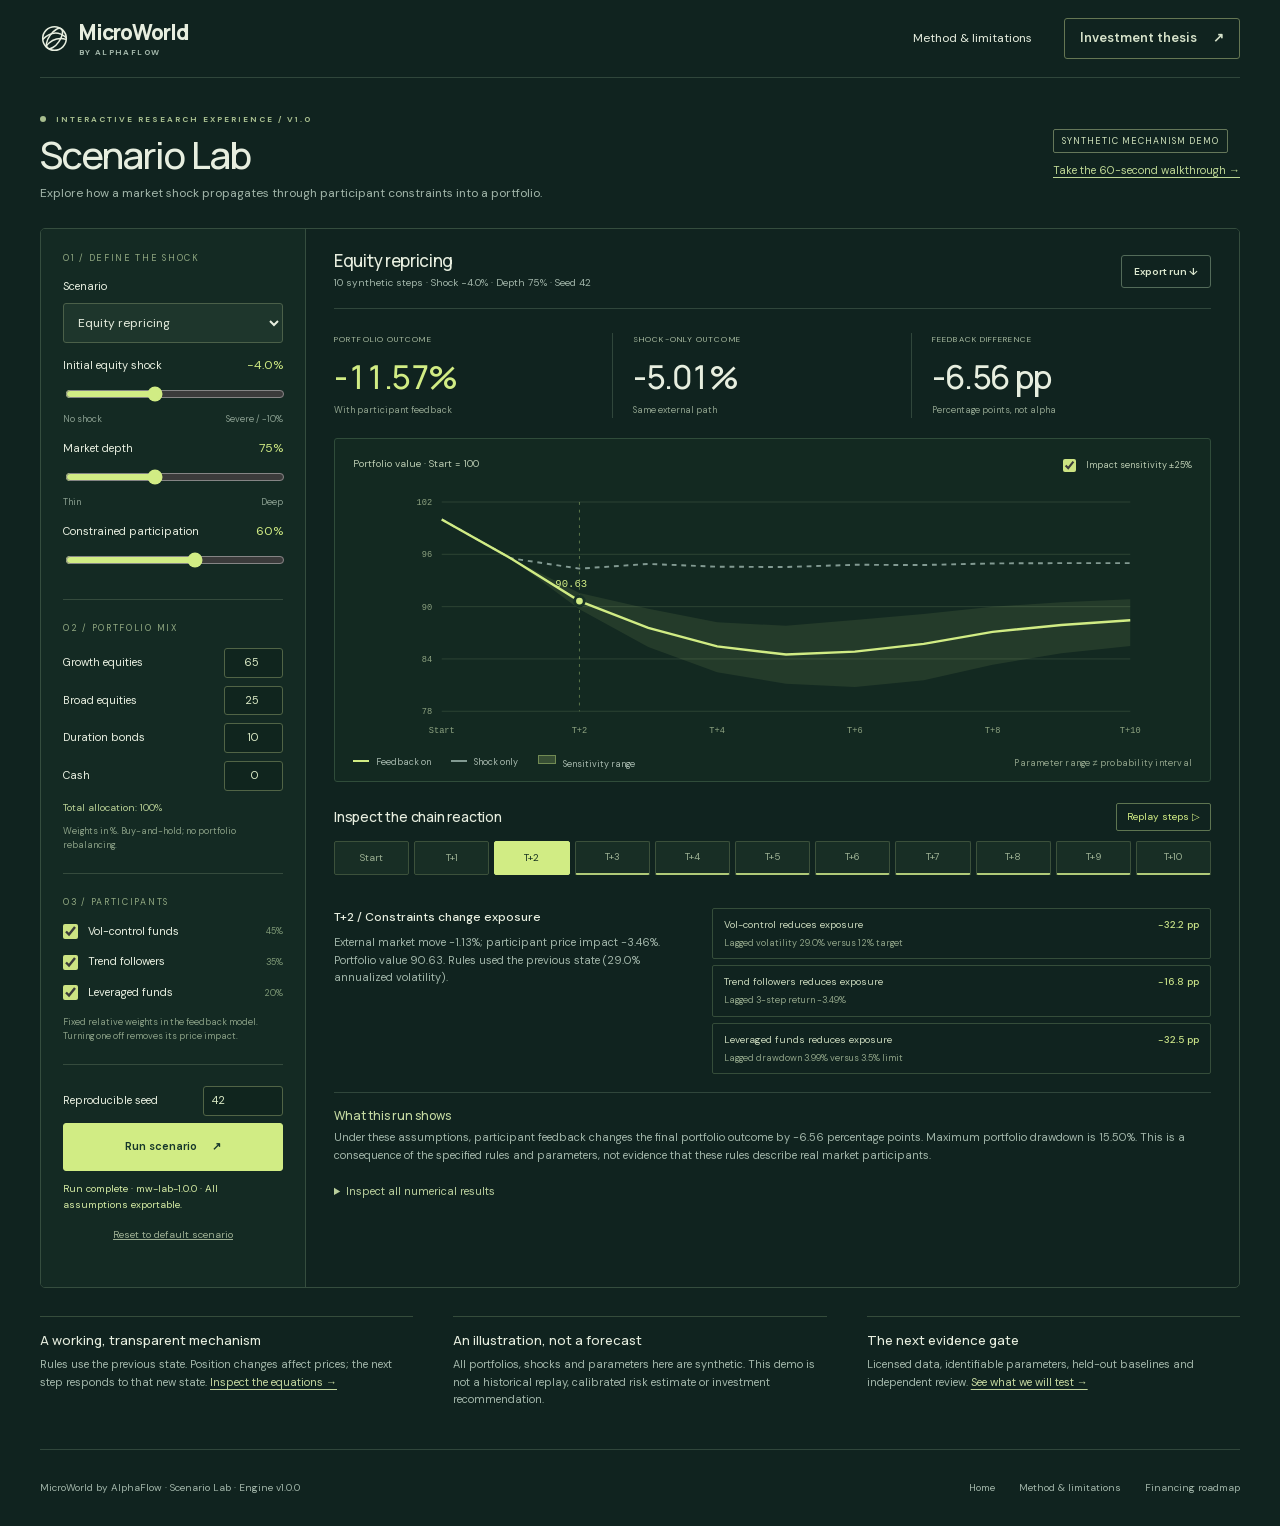
==== lab.html @ c83fd240 "Deploy MicroWorld investor website mirror" ====
<!doctype html><html lang="en"><head><meta charset="utf-8"><meta name="viewport" content="width=device-width, initial-scale=1"><title>Scenario Lab — MicroWorld by AlphaFlow</title><meta name="description" content="Run a transparent financial mechanism simulation. Change shocks, liquidity, participant constraints and portfolio exposures; compare with the same world without feedback."><link rel="icon" href="favicon.svg"><link rel="stylesheet" href="styles.css"><link rel="stylesheet" href="lab.css"><script src="engine.js" defer></script><script src="lab.js" defer></script></head><body class="lab"><a class="skip" href="#main">Skip to content</a><div class="wrap"><header class="header"><a class="brand" href="index.html"><svg viewBox="0 0 32 32" aria-hidden="true"><g fill="none" stroke="currentColor" stroke-width="1.7"><circle cx="16" cy="16" r="13"/><ellipse cx="16" cy="16" rx="6" ry="13" transform="rotate(35 16 16)"/><path d="M3 17q13-13 26-2M6 25q10-12 23-8"/></g></svg><span class="brand-name">MicroWorld<small>by AlphaFlow</small></span></a><nav class="nav" aria-label="Main navigation"><a class="desktop" href="method.html">Method & limitations</a><a class="button small" href="thesis.html">Investment thesis <span>↗</span></a></nav></header><main id="main"><div class="lab-heading"><div><div class="eyebrow">Interactive research experience / v1.0</div><h1>Scenario Lab</h1><p>Explore how a market shock propagates through participant constraints into a portfolio.</p></div><div><span class="badge">Synthetic mechanism demo</span><br><button class="guide-link" id="tour-start">Take the 60-second walkthrough →</button></div></div><noscript><div class="noscript">This simulation needs JavaScript to compute results. You can still read the <a href="method.html">method and limitations</a>.</div></noscript><div class="tour" id="tour" role="region" aria-label="Guided walkthrough"><p id="tour-text"></p><div class="tour-controls"><button id="tour-next">Next →</button><button id="tour-close" aria-label="Close walkthrough">Close ×</button></div></div><div class="mobile-jump"><a href="#results">View results ↓</a><a href="#config-form">Edit assumptions ↓</a></div><div class="lab-layout"><form class="controls" id="config-form"><div class="control-block scenario-control"><div class="control-title">01 / Define the shock</div><label for="scenario">Scenario</label><select id="scenario"><option value="repricing">Equity repricing</option><option value="liquidity">Liquidity squeeze</option><option value="rates">Rates repricing</option></select><label for="shock">Initial equity shock <output id="shock-out" for="shock">−4.0%</output></label><input type="range" id="shock" min="0" max="10" step="0.5" value="4"><div class="range-ends"><span>No shock</span><span>Severe / −10%</span></div><label for="depth">Market depth <output id="depth-out" for="depth">75%</output></label><input type="range" id="depth" min="25" max="150" step="5" value="75"><div class="range-ends"><span>Thin</span><span>Deep</span></div><label for="crowding">Constrained participation <output id="crowding-out" for="crowding">60%</output></label><input type="range" id="crowding" min="0" max="100" step="5" value="60"></div><div class="control-block weights"><div class="control-title">02 / Portfolio mix</div><label for="w0">Growth equities <input id="w0" type="number" min="0" max="100" step="1" value="65" required></label><label for="w1">Broad equities <input id="w1" type="number" min="0" max="100" step="1" value="25" required></label><label for="w2">Duration bonds <input id="w2" type="number" min="0" max="100" step="1" value="10" required></label><label for="w3">Cash <input id="w3" type="number" min="0" max="100" step="1" value="0" required></label><div class="weight-total" id="weight-total">Total allocation: 100%</div><p class="config-note">Weights in %. Buy-and-hold; no portfolio rebalancing.</p></div><div class="control-block"><div class="control-title">03 / Participants</div><label class="switch-label"><input type="checkbox" id="vol" checked><span>Vol-control funds</span><span>45%</span></label><label class="switch-label"><input type="checkbox" id="trend" checked><span>Trend followers</span><span>35%</span></label><label class="switch-label"><input type="checkbox" id="levered" checked><span>Leveraged funds</span><span>20%</span></label><p class="config-note">Fixed relative weights in the feedback model. Turning one off removes its price impact.</p></div><div class="control-block run-control"><a class="mobile-return" href="#results">Back to results ↑</a><label class="seed-row" for="seed">Reproducible seed <input type="number" id="seed" min="1" max="999999" step="1" value="42" required></label><button class="button" type="submit" id="run">Run scenario <span>↗</span></button><div class="status-message" id="status" role="status" aria-live="polite">Preparing the scenario…</div><button class="reset" type="button" id="reset">Reset to default scenario</button></div></form><div class="workspace"><div class="workspace-top"><div><h2 id="scenario-name">Equity repricing</h2><p id="run-meta">10 synthetic time steps · Shared shock · Seed 42</p></div><button class="button outline" id="export">Export run ↓</button></div><div id="error" class="error-panel" role="alert" hidden></div><div id="results"><div class="stats" aria-live="polite"><div class="stat"><div class="label">Portfolio outcome</div><strong id="active-return">—</strong><small>With participant feedback</small></div><div class="stat"><div class="label">Shock-only outcome</div><strong id="baseline-return">—</strong><small>Same external path</small></div><div class="stat"><div class="label">Feedback difference</div><strong id="difference">—</strong><small>Percentage points, not alpha</small></div></div><div class="chart-box"><div class="chart-header"><span>Portfolio value · Start = 100</span><label><input type="checkbox" id="sensitivity" checked> Impact sensitivity ±25%</label></div><svg class="chart-svg" id="chart" viewBox="0 0 780 280" role="img" aria-labelledby="chart-title chart-desc"><title id="chart-title">Portfolio paths with and without participant feedback</title><desc id="chart-desc">Run a scenario to compute the two portfolio paths. The exact values are also available in the data table below.</desc></svg><div class="chart-foot"><div class="legend"><span>Feedback on</span><span>Shock only</span><span>Sensitivity range</span></div><div class="micro">Parameter range ≠ probability interval</div></div></div><div class="timeline"><div class="timeline-top"><h3>Inspect the chain reaction</h3><button class="replay-button" id="replay">Replay steps ▷</button></div><div class="step-buttons" id="steps" role="group" aria-label="Inspect simulation step"></div><div class="step-detail"><div><h4 id="step-title">Step 0 / Initial state</h4><p id="step-description"></p></div><div class="event-list" id="events"></div></div></div><div class="interpretation"><h3>What this run shows</h3><p id="interpretation"></p></div><details><summary>Inspect all numerical results</summary><div class="table-wrap"><table class="data-table"><thead><tr><th scope="col">Step</th><th scope="col">Portfolio</th><th scope="col">Shock only</th><th scope="col">External return</th><th scope="col">Feedback return</th></tr></thead><tbody id="data-rows"></tbody></table></div></details></div></div></div><div class="lab-bottom"><article><h3>A working, transparent mechanism</h3><p>Rules use the previous state. Position changes affect prices; the next step responds to that new state. <a href="method.html#engine">Inspect the equations →</a></p></article><article><h3>An illustration, not a forecast</h3><p>All portfolios, shocks and parameters here are synthetic. This demo is not a historical replay, calibrated risk estimate or investment recommendation.</p></article><article><h3>The next evidence gate</h3><p>Licensed data, identifiable parameters, held-out baselines and independent review. <a href="thesis.html#validation">See what we will test →</a></p></article></div><dialog id="export-dialog" aria-labelledby="export-title"><div class="export-head"><div><div class="control-title">Reproducible research record</div><h2 id="export-title">Export this run</h2></div><button type="button" id="export-close" aria-label="Close export">×</button></div><p class="export-note">Includes assumptions, both paths, step-level actions and sensitivity runs. Synthetic, uncalibrated outputs.</p><label for="export-content" class="control-title">Complete run / JSON</label><textarea id="export-content" readonly spellcheck="false"></textarea><div class="export-actions"><a class="button" id="export-download" download>Download JSON ↓</a><button class="button outline" id="export-copy">Copy JSON</button></div><p id="export-feedback" role="status" aria-live="polite">You can also select and copy the complete record above.</p></dialog></main><footer class="footer"><div>MicroWorld by AlphaFlow · Scenario Lab · Engine v1.0.0</div><div class="footer-links"><a href="index.html">Home</a><a href="method.html">Method & limitations</a><a href="thesis.html#capital">Financing roadmap</a></div></footer></div></body></html>
---- styles.css ----
@font-face {
  font-family: 'DM Sans';
  font-style: normal;
  font-weight: 400;
  font-display: swap;
  src: url(fonts/dm-sans-0.woff2) format('woff2');
  unicode-range: U+0000-00FF, U+0131, U+0152-0153, U+02BB-02BC, U+02C6, U+02DA, U+02DC, U+0304, U+0308, U+0329, U+2000-206F, U+20AC, U+2122, U+2191, U+2193, U+2212, U+2215, U+FEFF, U+FFFD;
}
@font-face {
  font-family: 'DM Sans';
  font-style: normal;
  font-weight: 500;
  font-display: swap;
  src: url(fonts/dm-sans-0.woff2) format('woff2');
  unicode-range: U+0000-00FF, U+0131, U+0152-0153, U+02BB-02BC, U+02C6, U+02DA, U+02DC, U+0304, U+0308, U+0329, U+2000-206F, U+20AC, U+2122, U+2191, U+2193, U+2212, U+2215, U+FEFF, U+FFFD;
}
@font-face {
  font-family: 'DM Sans';
  font-style: normal;
  font-weight: 600;
  font-display: swap;
  src: url(fonts/dm-sans-0.woff2) format('woff2');
  unicode-range: U+0000-00FF, U+0131, U+0152-0153, U+02BB-02BC, U+02C6, U+02DA, U+02DC, U+0304, U+0308, U+0329, U+2000-206F, U+20AC, U+2122, U+2191, U+2193, U+2212, U+2215, U+FEFF, U+FFFD;
}
@font-face {
  font-family: 'DM Sans';
  font-style: normal;
  font-weight: 700;
  font-display: swap;
  src: url(fonts/dm-sans-0.woff2) format('woff2');
  unicode-range: U+0000-00FF, U+0131, U+0152-0153, U+02BB-02BC, U+02C6, U+02DA, U+02DC, U+0304, U+0308, U+0329, U+2000-206F, U+20AC, U+2122, U+2191, U+2193, U+2212, U+2215, U+FEFF, U+FFFD;
}
@font-face {
  font-family: 'DM Sans';
  font-style: normal;
  font-weight: 800;
  font-display: swap;
  src: url(fonts/dm-sans-0.woff2) format('woff2');
  unicode-range: U+0000-00FF, U+0131, U+0152-0153, U+02BB-02BC, U+02C6, U+02DA, U+02DC, U+0304, U+0308, U+0329, U+2000-206F, U+20AC, U+2122, U+2191, U+2193, U+2212, U+2215, U+FEFF, U+FFFD;
}
@font-face {
  font-family: 'Manrope';
  font-style: normal;
  font-weight: 400;
  font-display: swap;
  src: url(fonts/manrope-0.woff2) format('woff2');
  unicode-range: U+0000-00FF, U+0131, U+0152-0153, U+02BB-02BC, U+02C6, U+02DA, U+02DC, U+0304, U+0308, U+0329, U+2000-206F, U+20AC, U+2122, U+2191, U+2193, U+2212, U+2215, U+FEFF, U+FFFD;
}
@font-face {
  font-family: 'Manrope';
  font-style: normal;
  font-weight: 500;
  font-display: swap;
  src: url(fonts/manrope-0.woff2) format('woff2');
  unicode-range: U+0000-00FF, U+0131, U+0152-0153, U+02BB-02BC, U+02C6, U+02DA, U+02DC, U+0304, U+0308, U+0329, U+2000-206F, U+20AC, U+2122, U+2191, U+2193, U+2212, U+2215, U+FEFF, U+FFFD;
}
@font-face {
  font-family: 'Manrope';
  font-style: normal;
  font-weight: 600;
  font-display: swap;
  src: url(fonts/manrope-0.woff2) format('woff2');
  unicode-range: U+0000-00FF, U+0131, U+0152-0153, U+02BB-02BC, U+02C6, U+02DA, U+02DC, U+0304, U+0308, U+0329, U+2000-206F, U+20AC, U+2122, U+2191, U+2193, U+2212, U+2215, U+FEFF, U+FFFD;
}
@font-face {
  font-family: 'Manrope';
  font-style: normal;
  font-weight: 700;
  font-display: swap;
  src: url(fonts/manrope-0.woff2) format('woff2');
  unicode-range: U+0000-00FF, U+0131, U+0152-0153, U+02BB-02BC, U+02C6, U+02DA, U+02DC, U+0304, U+0308, U+0329, U+2000-206F, U+20AC, U+2122, U+2191, U+2193, U+2212, U+2215, U+FEFF, U+FFFD;
}
@font-face {
  font-family: 'Manrope';
  font-style: normal;
  font-weight: 800;
  font-display: swap;
  src: url(fonts/manrope-0.woff2) format('woff2');
  unicode-range: U+0000-00FF, U+0131, U+0152-0153, U+02BB-02BC, U+02C6, U+02DA, U+02DC, U+0304, U+0308, U+0329, U+2000-206F, U+20AC, U+2122, U+2191, U+2193, U+2212, U+2215, U+FEFF, U+FFFD;
}
:root{--paper:#f4f5ef;--ink:#183a31;--muted:#617168;--line:#d9dfd4;--lime:#d1ec84;--white:#fff;--dark:#10251f;--orange:#db7955;--radius:5px;--font:'DM Sans',Arial,sans-serif;--display:'Manrope',Arial,sans-serif}*{box-sizing:border-box}html{scroll-behavior:smooth;scroll-padding-top:90px}body{margin:0;background:var(--paper);color:var(--ink);font-family:var(--font);font-size:16px;line-height:1.6}a{color:inherit;text-decoration:none}button,input,select{font:inherit}button,a,input,select,summary{-webkit-tap-highlight-color:transparent}button{cursor:pointer}a:focus-visible,button:focus-visible,input:focus-visible,select:focus-visible,summary:focus-visible{outline:3px solid #899c43;outline-offset:5px}button:disabled{cursor:wait;opacity:.65}img,svg{max-width:100%}h1,h2,h3,h4,p{margin:0}h1,h2,h3{font-family:var(--display);font-weight:500;line-height:1.1;letter-spacing:-.045em}h1{font-size:clamp(48px,5.9vw,88px)}h2{font-size:clamp(35px,4vw,58px)}h3{font-size:24px;letter-spacing:-.025em}p{color:var(--muted)}.wrap{max-width:1320px;margin:auto;padding:0 56px}.skip{position:absolute;left:20px;top:-100px;background:var(--lime);padding:10px;z-index:100}.skip:focus{top:10px}.header{height:90px;display:flex;align-items:center;justify-content:space-between;border-bottom:1px solid var(--line);gap:24px}.brand{display:inline-flex;align-items:center;gap:10px;font-family:var(--display);font-size:22px;font-weight:800;letter-spacing:-.9px}.brand svg{width:29px;height:29px}.nav{display:flex;align-items:center;gap:32px;font-size:13px}.nav a:hover{opacity:.65}.nav a[aria-current=page]{text-decoration:underline;text-underline-offset:8px}.button{display:inline-flex;align-items:center;justify-content:center;gap:28px;background:var(--ink);color:var(--paper);border:1px solid var(--ink);padding:14px 22px;font-size:13px;font-weight:600;border-radius:3px;min-height:48px;transition:transform .2s,background .2s}.button:hover{background:#2c5145;transform:translateY(-2px)}.button.light{background:var(--lime);border-color:var(--lime);color:var(--dark)}.button.outline{background:transparent;color:var(--ink);border-color:#b8c3b7}.button.small{padding:9px 15px;min-height:40px;gap:16px}.eyebrow{display:flex;gap:10px;align-items:center;font-size:10px;font-weight:700;letter-spacing:2px;text-transform:uppercase}.eyebrow:before{content:'';width:6px;height:6px;background:currentColor;border-radius:50%}.hero{padding:78px 0 50px;display:grid;grid-template-columns:1.12fr 1fr;gap:15px;align-items:center;min-height:660px}.hero h1{margin:27px 0 24px;max-width:690px}.hero h1 em{font-family:Georgia,serif;font-weight:400;color:#6b8061;letter-spacing:-.055em}.hero-copy>p{max-width:470px;font-size:17px;line-height:1.7}.actions{display:flex;flex-wrap:wrap;gap:14px;align-items:center;margin-top:32px}.text-link{font-size:13px;display:inline-flex;align-items:center;gap:14px;border-bottom:1px solid #9aa993;padding:8px 0}.micro{font-size:11px;letter-spacing:.2px}.hero-note{margin-top:20px}.world-art{position:relative;min-width:0}.world-art svg{width:100%;height:auto;overflow:visible}.art-caption{display:flex;justify-content:space-between;font-size:9px;letter-spacing:1.5px;color:var(--muted);padding:0 20px}.orbit{transform-origin:280px 270px;animation:orbit 100s linear infinite}.orbit.reverse{animation-direction:reverse;animation-duration:130s}.signal{animation:signal 4s ease-in-out infinite}.hero-bottom{display:grid;grid-template-columns:1.1fr 1fr 1fr;border-top:1px solid var(--line);padding:26px 0 38px;gap:35px}.hero-bottom p{font-size:12px;max-width:300px}.hero-bottom strong{font-size:12px;display:block;color:var(--ink);margin-bottom:6px}.label{font-size:10px;letter-spacing:1.6px;text-transform:uppercase;color:var(--muted)}.section{padding:100px 0;border-top:1px solid var(--line)}.section-head{display:grid;grid-template-columns:1.2fr 1fr;align-items:end;gap:80px;margin-bottom:48px}.section-head h2{margin-top:20px}.section-head>p{font-size:15px;max-width:430px;justify-self:end}.mechanism{display:grid;grid-template-columns:repeat(4,1fr);border:1px solid var(--line);border-radius:4px;overflow:hidden}.mechanism article{padding:30px 26px;border-right:1px solid var(--line);position:relative;min-height:250px}.mechanism article:last-child{border:0;background:#e6ecd9}.step{display:flex;justify-content:space-between;font-family:monospace;font-size:12px;color:#75816d;margin-bottom:48px}.mechanism h3{font-size:20px;margin-bottom:12px}.mechanism p{font-size:13px}.source-note{font-size:11px;margin-top:20px;max-width:880px}.source-note a{text-decoration:underline;text-underline-offset:3px}.lab-teaser{background:var(--dark);color:#eef1e7;padding:75px 0}.lab-teaser p{color:#a7b9ae}.teaser-grid{display:grid;grid-template-columns:.85fr 1.2fr;gap:90px;align-items:center}.teaser-grid h2{margin:22px 0}.teaser-grid>div>p{font-size:15px;max-width:360px}.mini-chart{border:1px solid #365045;border-radius:6px;background:#142c25;padding:26px}.mini-chart-top{display:flex;justify-content:space-between;font-size:11px;margin-bottom:10px}.badge{font-size:9px;letter-spacing:1px;text-transform:uppercase;padding:5px 8px;border:1px solid #65775a;color:#d2e4bd;white-space:nowrap;border-radius:2px}.mini-chart svg{width:100%;display:block}.legend{display:flex;gap:22px;font-size:10px;color:#a7b9ae;flex-wrap:wrap}.legend span:before{content:'';display:inline-block;width:16px;height:2px;background:var(--lime);margin:0 7px 3px 0}.legend span:nth-child(2):before{background:#829a92}.compare-head{display:grid;grid-template-columns:1fr 1fr 1fr;gap:32px}.compare-head article{padding:32px 0;border-top:1px solid #a6b59d}.compare-head .num{font-size:11px;color:#7f8e71;margin-bottom:30px}.compare-head h3{margin-bottom:17px}.compare-head p{font-size:14px}.compare-head .foot{font-size:11px;margin-top:24px;color:#526549}.roadmap{display:grid;grid-template-columns:repeat(3,1fr);gap:30px;margin-top:50px}.roadmap article{border-top:2px solid #c5d3b1;padding-top:20px}.roadmap article:first-child{border-color:var(--ink)}.roadmap .stage{display:flex;justify-content:space-between;gap:8px;font-size:10px;text-transform:uppercase;letter-spacing:1px;margin-bottom:26px}.roadmap h3{margin-bottom:15px}.roadmap p{font-size:14px}.gate{margin-top:26px;padding-top:18px;border-top:1px solid var(--line);font-size:12px}.gate strong{display:block;margin-bottom:5px}.vision-section{background:#e7eddf}.vision-grid{display:grid;grid-template-columns:1fr 1fr;gap:80px;align-items:center}.vision-grid h2{margin:20px 0 24px}.vision-grid p{font-size:15px}.world-stack{border:1px solid #c2ccb8;border-radius:5px;padding:25px}.world-layer{padding:19px 20px;display:flex;align-items:center;justify-content:space-between;border:1px solid #bbc8ad;margin:8px 0;background:#f0f3e9;font-size:14px}.world-layer:first-child{background:var(--ink);color:#e9f0db}.world-layer small{font-size:9px;letter-spacing:1px;text-transform:uppercase}.world-stack>p{font-size:10px;text-align:center;padding:15px 8px 0}.team{display:grid;grid-template-columns:repeat(3,1fr);gap:32px}.person{border-top:1px solid var(--line);padding-top:26px}.person .initial{font-family:Georgia,serif;font-size:42px;color:#9aa68d;margin-bottom:30px}.person h3{font-size:22px}.person .role{font-size:11px;margin:8px 0 18px;color:var(--ink)}.person p{font-size:13px}.profile-links{display:flex;flex-wrap:wrap;gap:10px;margin-top:22px}.profile-links a{display:inline-flex;align-items:center;gap:8px;border:1px solid #b8c3b7;border-radius:3px;padding:8px 12px;color:var(--ink);font-size:11px;font-weight:600;letter-spacing:.25px;transition:background .2s,border-color .2s,transform .2s}.profile-links a:hover{background:#e6ecd9;border-color:#8fa182;transform:translateY(-1px)}.closing{padding:70px 0;border-top:1px solid var(--line)}.closing-inner{display:flex;align-items:center;justify-content:space-between;gap:30px}.closing h2{font-size:44px;max-width:650px}.closing p{margin-top:16px;font-size:14px}.footer{padding:30px 0;border-top:1px solid var(--line);display:flex;justify-content:space-between;gap:24px;font-size:11px;color:var(--muted)}.footer-links{display:flex;gap:24px}.page-top{padding:70px 0 55px;max-width:960px}.page-top h1{font-size:clamp(44px,5vw,72px);margin:22px 0}.page-top>p{max-width:680px}.thesis-grid{display:grid;grid-template-columns:230px 1fr;gap:70px;padding-bottom:90px}.toc{position:sticky;top:30px;align-self:start;display:grid;gap:13px;font-size:12px;padding-top:30px;border-top:1px solid var(--line)}.toc a{color:var(--muted)}.toc a:hover{color:var(--ink)}.prose section{padding:35px 0 48px;border-top:1px solid var(--line)}.prose h2{font-size:34px;margin-bottom:23px}.prose h3{font-size:19px;margin:25px 0 12px}.prose p{font-size:15px;margin-bottom:15px}.prose ul{padding-left:20px;color:var(--muted);font-size:14px}.prose li{margin:10px 0}.prose table{border-collapse:collapse;width:100%;font-size:12px;margin:20px 0}.prose td,.prose th{text-align:left;padding:15px 12px;border-bottom:1px solid var(--line);vertical-align:top}.prose th{font-size:10px;text-transform:uppercase;letter-spacing:.8px;color:var(--muted)}.prose a:not(.button){text-decoration:underline;text-underline-offset:4px}.callout{padding:22px 25px;background:#e7edde;border-left:3px solid #7d975d;margin:25px 0;font-size:14px}.callout p:last-child{margin:0}.status-row{display:grid;grid-template-columns:110px 1fr;gap:20px;padding:18px 0;border-bottom:1px solid var(--line);font-size:14px}.status-tag{font-size:9px;text-transform:uppercase;letter-spacing:1px;font-weight:700;align-self:start;padding:5px 7px;background:#e3e9d8;text-align:center}.status-tag.planned{background:#ebe5d8}.faq details{border-bottom:1px solid var(--line);padding:20px 0}.faq summary{font-family:var(--display);font-size:17px;cursor:pointer}.faq details p{padding:18px 20px 0 0;font-size:14px}.print-only{display:none}@keyframes orbit{to{transform:rotate(360deg)}}@keyframes signal{0%,100%{opacity:.4}50%{opacity:1}}@media(prefers-reduced-motion:reduce){*{animation:none!important;transition:none!important;scroll-behavior:auto!important}}@media(min-width:1500px){.hero{min-height:710px}}@media(max-width:1000px){.wrap{padding:0 30px}.nav{gap:20px}.hero{gap:0;min-height:580px}.hero h1{font-size:60px}.section-head{gap:35px}.teaser-grid{gap:40px}.mechanism article{padding:25px 18px}.vision-grid{gap:35px}.thesis-grid{grid-template-columns:180px 1fr;gap:35px}}@media(max-width:720px){.wrap{padding:0 22px}.header{height:76px}.brand{font-size:20px}.nav{gap:16px}.nav .desktop{display:none}.nav .button{font-size:11px;padding:8px 11px;min-height:38px;gap:10px}.hero{grid-template-columns:1fr;padding:48px 0 30px;min-height:0}.hero h1{font-size:55px;max-width:500px;line-height:1.04}.hero-copy>p{font-size:15px}.hero .world-art{max-width:460px;margin:0 auto;max-height:450px}.hero-bottom{grid-template-columns:1fr;gap:22px;padding-top:25px}.hero-bottom p{max-width:none}.section{padding:62px 0}.section-head{grid-template-columns:1fr;gap:22px;margin-bottom:32px}.section-head>p{justify-self:start;max-width:none}.mechanism{grid-template-columns:1fr 1fr}.mechanism article{border-bottom:1px solid var(--line);min-height:235px}.mechanism article:nth-child(2){border-right:0}.mechanism article:nth-child(3){border-bottom:0}.step{margin-bottom:30px}.teaser-grid,.vision-grid{grid-template-columns:1fr;gap:35px}.lab-teaser{padding:55px 0}.mini-chart{padding:18px}.compare-head,.roadmap,.team{grid-template-columns:1fr;gap:24px}.compare-head .num{margin-bottom:18px}.compare-head article{padding:22px 0 8px}.roadmap{margin-top:30px}.roadmap .stage{margin-bottom:18px}.person .initial{margin-bottom:12px}.closing-inner{display:block}.closing .button{margin-top:27px}.closing h2{font-size:36px}.footer{display:block}.footer-links{margin-top:18px}.thesis-grid{display:block}.toc{position:static;display:flex;flex-wrap:wrap;gap:10px 22px;padding:20px 0}.prose h2{font-size:30px}.prose table{font-size:11px}.prose td,.prose th{padding:12px 7px}.page-top{padding:50px 0 35px}.status-row{grid-template-columns:85px 1fr;gap:12px}.art-caption{font-size:8px}.hero-note{font-size:10px}.button{gap:20px}.world-layer{font-size:12px;padding:17px 12px}}@media print{body{background:white}.header,.footer,.toc,.no-print{display:none}.wrap{padding:0;max-width:none}.thesis-grid{display:block}.page-top{padding:10px 0}.page-top h1{font-size:36px}.prose section{break-inside:avoid;padding:18px 0}.prose h2{font-size:25px}.print-only{display:block}.section{break-inside:avoid}}

.hero-copy>p.hero-note{font-size:11px;line-height:1.6}

@media(max-width:720px){.hero h1{font-size:clamp(42px,14vw,55px)}}

.brand svg{flex-shrink:0}.brand{white-space:nowrap}@media(max-width:380px){.header{gap:10px}.brand{font-size:17px;gap:7px}.brand svg{width:23px;height:23px}.nav .button{white-space:nowrap;font-size:10px;padding:8px 10px;gap:8px}}
.brand-name{display:flex;flex-direction:column;line-height:1}.brand-name small{margin-top:5px;font-family:var(--font);font-size:8px;font-weight:700;letter-spacing:1.35px;text-transform:uppercase;color:var(--muted)}
---- lab.css ----
body.lab{--paper:#10231f;--ink:#e7eedf;--muted:#a1b5a9;--line:#30463b;--lime:#d1ec84;background:#10231f;color:#e7eedf}.lab .wrap{max-width:1500px;padding:0 40px}.lab .header{height:78px}.lab .brand{font-size:21px}.lab .nav{font-size:12px}.lab .button{background:#d1ec84;border-color:#d1ec84;color:#17372b}.lab .button.outline{background:transparent;border-color:#536b59;color:#dce8cf}.lab-heading{display:flex;align-items:center;justify-content:space-between;gap:25px;padding:35px 0 25px}.lab-heading h1{font-size:38px;margin:8px 0}.lab-heading p{font-size:12px;max-width:750px}.lab-heading .eyebrow{font-size:8px;color:#a7bd8e}.lab .badge{color:#d2e4bd}.lab-layout{display:grid;grid-template-columns:265px minmax(0,1fr);border:1px solid #354d3e;border-radius:5px;overflow:hidden;align-items:start}.controls{padding:22px;background:#142a23;border-right:1px solid #354d3e;min-height:860px}.control-block{border-bottom:1px solid #354b3d;margin-bottom:21px;padding-bottom:21px}.control-block:last-child{border:0;margin:0}.control-title{font-size:9px;letter-spacing:1.7px;text-transform:uppercase;color:#92a982;margin-bottom:13px}.controls label:not(.switch-label){display:flex;justify-content:space-between;align-items:center;gap:8px;font-size:11px;margin:13px 0 7px}.controls output{color:#d1ec84;font-variant-numeric:tabular-nums;font-size:12px}.controls select{width:100%;background:#1e362c;color:#e7eedf;border:1px solid #4b6049;padding:10px;border-radius:3px;font-size:12px}.controls input[type=range]{width:100%;accent-color:#d1ec84;cursor:pointer;height:20px}.range-ends{display:flex;justify-content:space-between;font-size:9px;color:#8a9f90}.weights label{margin:8px 0!important}.weights input{width:59px;background:#10251e;border:1px solid #516446;color:#d9e8c4;border-radius:3px;padding:5px 8px;font-size:11px;text-align:right}.weight-total{font-size:10px;margin-top:9px;color:#b8cf95}.switch-label{display:flex;align-items:center;gap:10px;font-size:11px;margin:13px 0;cursor:pointer}.switch-label input{accent-color:#cce382;width:15px;height:15px;margin:0}.switch-label span:last-child{margin-left:auto;color:#7d9775;font-size:9px}.seed-row input{width:80px;background:#10251e;border:1px solid #516446;color:#d9e8c4;padding:5px 8px;border-radius:3px}.controls .button{width:100%;font-size:11px;padding:12px 14px;gap:15px}.controls .reset{display:block;background:none;color:#9eb094;border:0;text-decoration:underline;font-size:10px;margin:13px auto 0}.workspace{padding:23px 28px;background:#10231f;min-width:0}.workspace-top{display:flex;align-items:center;justify-content:space-between;gap:15px;padding-bottom:17px;border-bottom:1px solid #30463b}.workspace-top h2{font-size:17px;letter-spacing:-.3px}.workspace-top p{font-size:10px;margin-top:5px}.workspace-top .button{font-size:10px;min-height:33px;padding:7px 12px;white-space:nowrap}.stats{display:grid;grid-template-columns:repeat(3,1fr);gap:20px;padding:24px 0 20px}.stat{border-right:1px solid #30463b}.stat:last-child{border:0}.stat .label{font-size:8px;letter-spacing:1.1px;color:#a3b69c}.stat strong{display:block;font-family:var(--display);font-size:33px;letter-spacing:-1.5px;font-weight:500;font-variant-numeric:tabular-nums;margin:5px 0 0}.stat small{font-size:9px;color:#90a38e}.stat:first-child strong{color:#d1ec84}.chart-box{background:#132921;border:1px solid #304c3a;border-radius:3px;padding:17px 18px 10px}.chart-header{display:flex;justify-content:space-between;gap:15px;font-size:10px;color:#b9cab0}.chart-header label{display:flex;gap:7px;align-items:center;font-size:9px;cursor:pointer}.chart-header input{accent-color:#cce382}.chart-svg{display:block;width:100%;height:270px;overflow:visible}.lab .legend{font-size:9px;gap:20px}.lab .legend span:nth-child(3):before{height:7px;background:#d1ec8430;border:1px solid #d1ec8460}.chart-foot{display:flex;align-items:center;justify-content:space-between;gap:10px;margin-top:10px}.chart-foot .micro{font-size:9px;color:#92a48b}.timeline{margin-top:21px}.timeline-top{display:flex;justify-content:space-between;align-items:center;margin-bottom:10px}.timeline-top h3{font-size:14px;letter-spacing:-.2px}.timeline-top .micro{font-size:10px}.step-buttons{display:flex;gap:5px}.step-button{flex:1;background:#182e25;border:1px solid #3c513b;color:#9baf92;border-radius:2px;font-size:10px;min-height:34px;padding:4px}.step-button[aria-pressed=true]{background:#d1ec84;color:#193322;border-color:#d1ec84}.step-button.trigger:not([aria-pressed=true]){border-bottom:2px solid #b0ca78}.step-detail{display:grid;grid-template-columns:1fr 1.4fr;gap:22px;margin-top:15px;padding:18px 0;border-bottom:1px solid #30463b}.step-detail h4{font-size:12px;font-weight:500;margin-bottom:7px}.step-detail p{font-size:11px}.step-detail strong{color:#d1ec84;font-weight:500}.event-list{display:grid;gap:6px}.event{font-size:10px;padding:8px 11px;border:1px solid #354d3a;border-radius:2px;display:flex;justify-content:space-between;gap:10px}.event span{color:#c7d6ba}.event small{display:block;color:#8fa387;font-size:9px;margin-top:3px}.event b{font-weight:500;color:#cee78a;white-space:nowrap}.empty-event{font-size:11px;border:1px dashed #445c41;padding:13px;color:#a8b59f}.interpretation{padding:16px 0 3px}.interpretation h3{font-size:12px;letter-spacing:0;margin-bottom:7px;color:#c6dba3}.interpretation p{font-size:11px}.status-message{font-size:10px;min-height:18px;color:#d4eaa3;margin-top:10px}.status-message.error{color:#f1b195}.stale{opacity:.55}.error-panel{background:#462e26;border:1px solid #8e644f;color:#ffd5b9;padding:18px;border-radius:3px;margin:15px 0;font-size:13px}.lab-bottom{display:grid;grid-template-columns:1fr 1fr 1fr;gap:40px;margin:28px 0 40px}.lab-bottom article{border-top:1px solid #354c3b;padding-top:16px}.lab-bottom h3{font-size:13px;letter-spacing:0;margin-bottom:9px}.lab-bottom p{font-size:11px}.lab-bottom a{text-decoration:underline;text-underline-offset:3px;color:#c3d59f}.lab .footer{font-size:10px}.noscript{padding:20px;background:#462e26;color:#ffd5b9}.tour{display:none;border:1px solid #729258;background:#263d2b;padding:16px 18px;margin-bottom:20px;position:relative}.tour.visible{display:flex;gap:20px;align-items:center;justify-content:space-between}.tour p{font-size:12px;color:#d3e3bf}.tour button{background:none;color:#d1ec84;border:0;font-size:12px;white-space:nowrap}.tour-controls{display:flex;gap:15px}.guide-link{background:transparent;color:#bdd694;border:0;text-decoration:underline;text-underline-offset:3px;font-size:11px;padding:10px 0}.table-wrap{overflow:auto}.data-table{width:100%;font-size:10px;border-collapse:collapse;margin:10px 0}.data-table td,.data-table th{text-align:right;padding:7px;border-bottom:1px solid #30463b}.data-table th{font-weight:500;color:#9aaf8c}.data-table td:first-child,.data-table th:first-child{text-align:left}.lab details summary{cursor:pointer;font-size:11px;color:#b9ce9c;margin-top:15px}.lab .replay-button{background:transparent;border:1px solid #5e7551;color:#d1ec84;font-size:10px;padding:5px 10px;border-radius:2px}.config-note{font-size:9px;color:#899f85;margin-top:8px}.lab .header .nav .button{background:transparent;color:#d5e1c9;border-color:#657653}
@media(min-width:1400px){.chart-svg{height:310px}}@media(max-width:1100px){.lab .wrap{padding:0 25px}.lab-layout{grid-template-columns:235px minmax(0,1fr)}.controls{padding:18px}.workspace{padding:20px}.stat strong{font-size:28px}.step-detail{grid-template-columns:1fr}.controls{min-height:900px}.chart-svg{height:250px}}@media(max-width:760px){.lab .wrap{padding:0 18px}.lab-heading{display:block;padding:25px 0 20px}.lab-heading h1{font-size:32px}.lab-heading>div:last-child{margin-top:12px}.lab-layout{display:flex;flex-direction:column}.controls{width:100%;min-height:0;border-right:0;border-bottom:1px solid #354d3e;display:grid;grid-template-columns:1fr 1fr;gap:0 22px;padding:20px}.controls .control-block{margin-bottom:15px;padding-bottom:15px}.controls .scenario-control{grid-column:1/-1}.controls .run-control{grid-column:1/-1;margin:0;border:0;padding:0}.workspace{padding:20px 15px;width:100%}.workspace-top{align-items:start}.stats{gap:12px}.stat strong{font-size:26px}.stat .label{font-size:7px;letter-spacing:.5px}.stat small{font-size:8px}.chart-box{padding:14px 10px}.chart-svg{height:225px}.chart-header{font-size:9px}.chart-header label{font-size:8px}.chart-foot{display:block}.chart-foot .micro{margin-top:9px}.step-buttons{gap:3px}.step-button{font-size:9px;padding:3px 0;min-height:34px}.lab-bottom{grid-template-columns:1fr;gap:22px}.lab .nav .desktop{display:none}.step-detail{gap:12px}.lab .footer-links{gap:18px}.tour.visible{display:block}.tour-controls{margin-top:12px}.lab .header{height:70px}.lab .brand{font-size:19px}.lab .header .nav .button{font-size:10px;padding:7px 10px;gap:8px}}

.mobile-jump,.mobile-return{display:none}@media(max-width:760px){.workspace{order:1}.controls{order:2}.mobile-jump{display:flex;gap:24px;padding:0 0 18px;font-size:12px;color:#d1ec84}.mobile-jump a{text-decoration:underline;text-underline-offset:4px}.mobile-return{display:block;font-size:11px;color:#d1ec84;margin-bottom:13px}.controls .scenario-control{border-top:1px solid #45603f;padding-top:20px}.workspace{border-bottom:1px solid #3d583f}}

.stat small{display:block;line-height:1.5}@media(max-width:760px){.chart-svg{height:240px}}

#export-dialog{background:#142c23;color:#e4eed8;border:1px solid #607746;border-radius:6px;padding:26px;width:min(650px,calc(100% - 32px));max-height:90vh}#export-dialog::backdrop{background:#07170dd9;backdrop-filter:blur(4px)}.export-head{display:flex;justify-content:space-between;align-items:start}.export-head h2{font-size:27px}.export-head button{background:none;border:0;color:#d1ec84;font-size:24px}.export-note{font-size:12px;margin:16px 0 20px}.export-actions{display:flex;gap:12px;margin-top:17px}#export-content{display:block;width:100%;height:260px;background:#0c2018;color:#b8d196;border:1px solid #435b38;border-radius:3px;padding:15px;font:11px/1.6 monospace;resize:vertical;margin-top:9px}#export-feedback{font-size:10px;margin-top:14px}.export-actions .button{font-size:11px;padding:11px 15px}
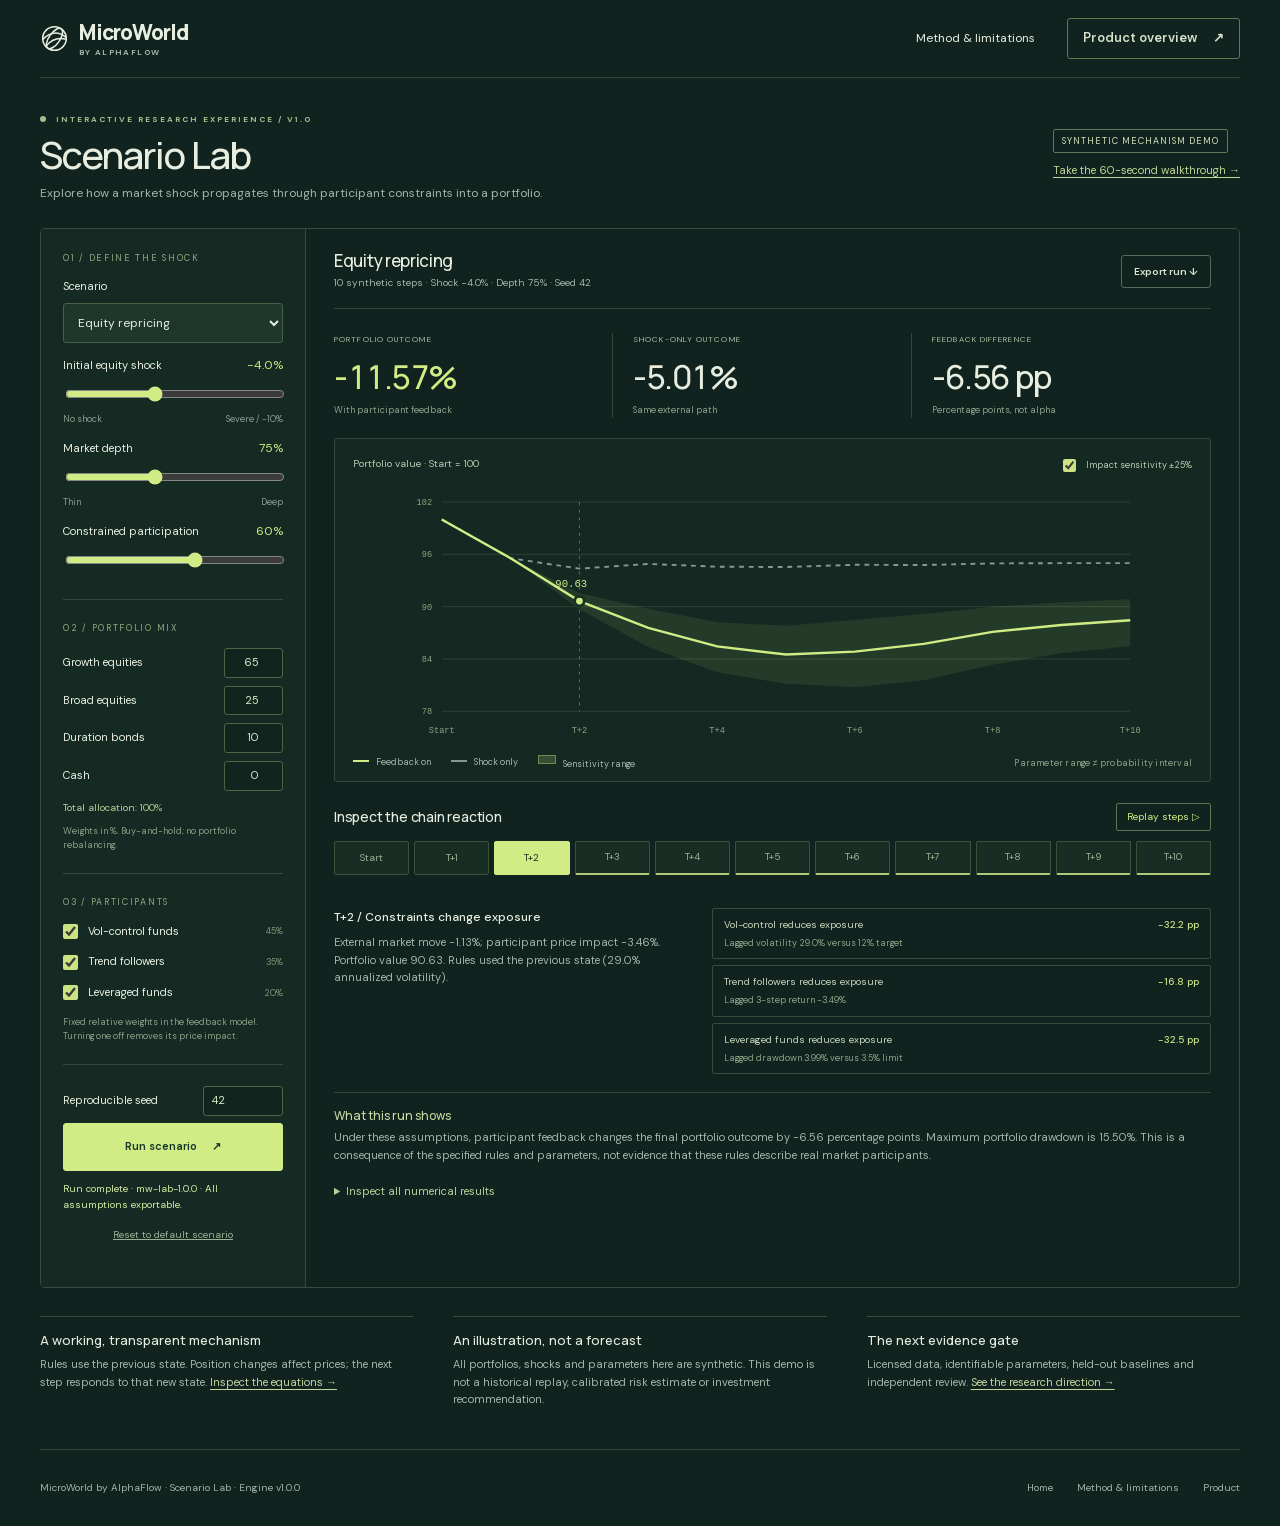
==== commit bd8e63b4: "Rewrite site around risk transmission engine" ====
--- a/lab.html
+++ b/lab.html
@@ -1 +1 @@
-<!doctype html><html lang="en"><head><meta charset="utf-8"><meta name="viewport" content="width=device-width, initial-scale=1"><title>Scenario Lab — MicroWorld by AlphaFlow</title><meta name="description" content="Run a transparent financial mechanism simulation. Change shocks, liquidity, participant constraints and portfolio exposures; compare with the same world without feedback."><link rel="icon" href="favicon.svg"><link rel="stylesheet" href="styles.css"><link rel="stylesheet" href="lab.css"><script src="engine.js" defer></script><script src="lab.js" defer></script></head><body class="lab"><a class="skip" href="#main">Skip to content</a><div class="wrap"><header class="header"><a class="brand" href="index.html"><svg viewBox="0 0 32 32" aria-hidden="true"><g fill="none" stroke="currentColor" stroke-width="1.7"><circle cx="16" cy="16" r="13"/><ellipse cx="16" cy="16" rx="6" ry="13" transform="rotate(35 16 16)"/><path d="M3 17q13-13 26-2M6 25q10-12 23-8"/></g></svg><span class="brand-name">MicroWorld<small>by AlphaFlow</small></span></a><nav class="nav" aria-label="Main navigation"><a class="desktop" href="method.html">Method & limitations</a><a class="button small" href="thesis.html">Investment thesis <span>↗</span></a></nav></header><main id="main"><div class="lab-heading"><div><div class="eyebrow">Interactive research experience / v1.0</div><h1>Scenario Lab</h1><p>Explore how a market shock propagates through participant constraints into a portfolio.</p></div><div><span class="badge">Synthetic mechanism demo</span><br><button class="guide-link" id="tour-start">Take the 60-second walkthrough →</button></div></div><noscript><div class="noscript">This simulation needs JavaScript to compute results. You can still read the <a href="method.html">method and limitations</a>.</div></noscript><div class="tour" id="tour" role="region" aria-label="Guided walkthrough"><p id="tour-text"></p><div class="tour-controls"><button id="tour-next">Next →</button><button id="tour-close" aria-label="Close walkthrough">Close ×</button></div></div><div class="mobile-jump"><a href="#results">View results ↓</a><a href="#config-form">Edit assumptions ↓</a></div><div class="lab-layout"><form class="controls" id="config-form"><div class="control-block scenario-control"><div class="control-title">01 / Define the shock</div><label for="scenario">Scenario</label><select id="scenario"><option value="repricing">Equity repricing</option><option value="liquidity">Liquidity squeeze</option><option value="rates">Rates repricing</option></select><label for="shock">Initial equity shock <output id="shock-out" for="shock">−4.0%</output></label><input type="range" id="shock" min="0" max="10" step="0.5" value="4"><div class="range-ends"><span>No shock</span><span>Severe / −10%</span></div><label for="depth">Market depth <output id="depth-out" for="depth">75%</output></label><input type="range" id="depth" min="25" max="150" step="5" value="75"><div class="range-ends"><span>Thin</span><span>Deep</span></div><label for="crowding">Constrained participation <output id="crowding-out" for="crowding">60%</output></label><input type="range" id="crowding" min="0" max="100" step="5" value="60"></div><div class="control-block weights"><div class="control-title">02 / Portfolio mix</div><label for="w0">Growth equities <input id="w0" type="number" min="0" max="100" step="1" value="65" required></label><label for="w1">Broad equities <input id="w1" type="number" min="0" max="100" step="1" value="25" required></label><label for="w2">Duration bonds <input id="w2" type="number" min="0" max="100" step="1" value="10" required></label><label for="w3">Cash <input id="w3" type="number" min="0" max="100" step="1" value="0" required></label><div class="weight-total" id="weight-total">Total allocation: 100%</div><p class="config-note">Weights in %. Buy-and-hold; no portfolio rebalancing.</p></div><div class="control-block"><div class="control-title">03 / Participants</div><label class="switch-label"><input type="checkbox" id="vol" checked><span>Vol-control funds</span><span>45%</span></label><label class="switch-label"><input type="checkbox" id="trend" checked><span>Trend followers</span><span>35%</span></label><label class="switch-label"><input type="checkbox" id="levered" checked><span>Leveraged funds</span><span>20%</span></label><p class="config-note">Fixed relative weights in the feedback model. Turning one off removes its price impact.</p></div><div class="control-block run-control"><a class="mobile-return" href="#results">Back to results ↑</a><label class="seed-row" for="seed">Reproducible seed <input type="number" id="seed" min="1" max="999999" step="1" value="42" required></label><button class="button" type="submit" id="run">Run scenario <span>↗</span></button><div class="status-message" id="status" role="status" aria-live="polite">Preparing the scenario…</div><button class="reset" type="button" id="reset">Reset to default scenario</button></div></form><div class="workspace"><div class="workspace-top"><div><h2 id="scenario-name">Equity repricing</h2><p id="run-meta">10 synthetic time steps · Shared shock · Seed 42</p></div><button class="button outline" id="export">Export run ↓</button></div><div id="error" class="error-panel" role="alert" hidden></div><div id="results"><div class="stats" aria-live="polite"><div class="stat"><div class="label">Portfolio outcome</div><strong id="active-return">—</strong><small>With participant feedback</small></div><div class="stat"><div class="label">Shock-only outcome</div><strong id="baseline-return">—</strong><small>Same external path</small></div><div class="stat"><div class="label">Feedback difference</div><strong id="difference">—</strong><small>Percentage points, not alpha</small></div></div><div class="chart-box"><div class="chart-header"><span>Portfolio value · Start = 100</span><label><input type="checkbox" id="sensitivity" checked> Impact sensitivity ±25%</label></div><svg class="chart-svg" id="chart" viewBox="0 0 780 280" role="img" aria-labelledby="chart-title chart-desc"><title id="chart-title">Portfolio paths with and without participant feedback</title><desc id="chart-desc">Run a scenario to compute the two portfolio paths. The exact values are also available in the data table below.</desc></svg><div class="chart-foot"><div class="legend"><span>Feedback on</span><span>Shock only</span><span>Sensitivity range</span></div><div class="micro">Parameter range ≠ probability interval</div></div></div><div class="timeline"><div class="timeline-top"><h3>Inspect the chain reaction</h3><button class="replay-button" id="replay">Replay steps ▷</button></div><div class="step-buttons" id="steps" role="group" aria-label="Inspect simulation step"></div><div class="step-detail"><div><h4 id="step-title">Step 0 / Initial state</h4><p id="step-description"></p></div><div class="event-list" id="events"></div></div></div><div class="interpretation"><h3>What this run shows</h3><p id="interpretation"></p></div><details><summary>Inspect all numerical results</summary><div class="table-wrap"><table class="data-table"><thead><tr><th scope="col">Step</th><th scope="col">Portfolio</th><th scope="col">Shock only</th><th scope="col">External return</th><th scope="col">Feedback return</th></tr></thead><tbody id="data-rows"></tbody></table></div></details></div></div></div><div class="lab-bottom"><article><h3>A working, transparent mechanism</h3><p>Rules use the previous state. Position changes affect prices; the next step responds to that new state. <a href="method.html#engine">Inspect the equations →</a></p></article><article><h3>An illustration, not a forecast</h3><p>All portfolios, shocks and parameters here are synthetic. This demo is not a historical replay, calibrated risk estimate or investment recommendation.</p></article><article><h3>The next evidence gate</h3><p>Licensed data, identifiable parameters, held-out baselines and independent review. <a href="thesis.html#validation">See what we will test →</a></p></article></div><dialog id="export-dialog" aria-labelledby="export-title"><div class="export-head"><div><div class="control-title">Reproducible research record</div><h2 id="export-title">Export this run</h2></div><button type="button" id="export-close" aria-label="Close export">×</button></div><p class="export-note">Includes assumptions, both paths, step-level actions and sensitivity runs. Synthetic, uncalibrated outputs.</p><label for="export-content" class="control-title">Complete run / JSON</label><textarea id="export-content" readonly spellcheck="false"></textarea><div class="export-actions"><a class="button" id="export-download" download>Download JSON ↓</a><button class="button outline" id="export-copy">Copy JSON</button></div><p id="export-feedback" role="status" aria-live="polite">You can also select and copy the complete record above.</p></dialog></main><footer class="footer"><div>MicroWorld by AlphaFlow · Scenario Lab · Engine v1.0.0</div><div class="footer-links"><a href="index.html">Home</a><a href="method.html">Method & limitations</a><a href="thesis.html#capital">Financing roadmap</a></div></footer></div></body></html>
+<!doctype html><html lang="en"><head><meta charset="utf-8"><meta name="viewport" content="width=device-width, initial-scale=1"><title>Scenario Lab — MicroWorld by AlphaFlow</title><meta name="description" content="Run a transparent financial mechanism simulation. Change shocks, liquidity, participant constraints and portfolio exposures; compare with the same world without feedback."><link rel="icon" href="favicon.svg"><link rel="stylesheet" href="legacy.css"><link rel="stylesheet" href="lab.css"><script src="engine.js" defer></script><script src="lab.js" defer></script></head><body class="lab"><a class="skip" href="#main">Skip to content</a><div class="wrap"><header class="header"><a class="brand" href="index.html"><svg viewBox="0 0 32 32" aria-hidden="true"><g fill="none" stroke="currentColor" stroke-width="1.7"><circle cx="16" cy="16" r="13"/><ellipse cx="16" cy="16" rx="6" ry="13" transform="rotate(35 16 16)"/><path d="M3 17q13-13 26-2M6 25q10-12 23-8"/></g></svg><span class="brand-name">MicroWorld<small>by AlphaFlow</small></span></a><nav class="nav" aria-label="Main navigation"><a class="desktop" href="method.html">Method & limitations</a><a class="button small" href="index.html#product">Product overview <span>↗</span></a></nav></header><main id="main"><div class="lab-heading"><div><div class="eyebrow">Interactive research experience / v1.0</div><h1>Scenario Lab</h1><p>Explore how a market shock propagates through participant constraints into a portfolio.</p></div><div><span class="badge">Synthetic mechanism demo</span><br><button class="guide-link" id="tour-start">Take the 60-second walkthrough →</button></div></div><noscript><div class="noscript">This simulation needs JavaScript to compute results. You can still read the <a href="method.html">method and limitations</a>.</div></noscript><div class="tour" id="tour" role="region" aria-label="Guided walkthrough"><p id="tour-text"></p><div class="tour-controls"><button id="tour-next">Next →</button><button id="tour-close" aria-label="Close walkthrough">Close ×</button></div></div><div class="mobile-jump"><a href="#results">View results ↓</a><a href="#config-form">Edit assumptions ↓</a></div><div class="lab-layout"><form class="controls" id="config-form"><div class="control-block scenario-control"><div class="control-title">01 / Define the shock</div><label for="scenario">Scenario</label><select id="scenario"><option value="repricing">Equity repricing</option><option value="liquidity">Liquidity squeeze</option><option value="rates">Rates repricing</option></select><label for="shock">Initial equity shock <output id="shock-out" for="shock">−4.0%</output></label><input type="range" id="shock" min="0" max="10" step="0.5" value="4"><div class="range-ends"><span>No shock</span><span>Severe / −10%</span></div><label for="depth">Market depth <output id="depth-out" for="depth">75%</output></label><input type="range" id="depth" min="25" max="150" step="5" value="75"><div class="range-ends"><span>Thin</span><span>Deep</span></div><label for="crowding">Constrained participation <output id="crowding-out" for="crowding">60%</output></label><input type="range" id="crowding" min="0" max="100" step="5" value="60"></div><div class="control-block weights"><div class="control-title">02 / Portfolio mix</div><label for="w0">Growth equities <input id="w0" type="number" min="0" max="100" step="1" value="65" required></label><label for="w1">Broad equities <input id="w1" type="number" min="0" max="100" step="1" value="25" required></label><label for="w2">Duration bonds <input id="w2" type="number" min="0" max="100" step="1" value="10" required></label><label for="w3">Cash <input id="w3" type="number" min="0" max="100" step="1" value="0" required></label><div class="weight-total" id="weight-total">Total allocation: 100%</div><p class="config-note">Weights in %. Buy-and-hold; no portfolio rebalancing.</p></div><div class="control-block"><div class="control-title">03 / Participants</div><label class="switch-label"><input type="checkbox" id="vol" checked><span>Vol-control funds</span><span>45%</span></label><label class="switch-label"><input type="checkbox" id="trend" checked><span>Trend followers</span><span>35%</span></label><label class="switch-label"><input type="checkbox" id="levered" checked><span>Leveraged funds</span><span>20%</span></label><p class="config-note">Fixed relative weights in the feedback model. Turning one off removes its price impact.</p></div><div class="control-block run-control"><a class="mobile-return" href="#results">Back to results ↑</a><label class="seed-row" for="seed">Reproducible seed <input type="number" id="seed" min="1" max="999999" step="1" value="42" required></label><button class="button" type="submit" id="run">Run scenario <span>↗</span></button><div class="status-message" id="status" role="status" aria-live="polite">Preparing the scenario…</div><button class="reset" type="button" id="reset">Reset to default scenario</button></div></form><div class="workspace"><div class="workspace-top"><div><h2 id="scenario-name">Equity repricing</h2><p id="run-meta">10 synthetic time steps · Shared shock · Seed 42</p></div><button class="button outline" id="export">Export run ↓</button></div><div id="error" class="error-panel" role="alert" hidden></div><div id="results"><div class="stats" aria-live="polite"><div class="stat"><div class="label">Portfolio outcome</div><strong id="active-return">—</strong><small>With participant feedback</small></div><div class="stat"><div class="label">Shock-only outcome</div><strong id="baseline-return">—</strong><small>Same external path</small></div><div class="stat"><div class="label">Feedback difference</div><strong id="difference">—</strong><small>Percentage points, not alpha</small></div></div><div class="chart-box"><div class="chart-header"><span>Portfolio value · Start = 100</span><label><input type="checkbox" id="sensitivity" checked> Impact sensitivity ±25%</label></div><svg class="chart-svg" id="chart" viewBox="0 0 780 280" role="img" aria-labelledby="chart-title chart-desc"><title id="chart-title">Portfolio paths with and without participant feedback</title><desc id="chart-desc">Run a scenario to compute the two portfolio paths. The exact values are also available in the data table below.</desc></svg><div class="chart-foot"><div class="legend"><span>Feedback on</span><span>Shock only</span><span>Sensitivity range</span></div><div class="micro">Parameter range ≠ probability interval</div></div></div><div class="timeline"><div class="timeline-top"><h3>Inspect the chain reaction</h3><button class="replay-button" id="replay">Replay steps ▷</button></div><div class="step-buttons" id="steps" role="group" aria-label="Inspect simulation step"></div><div class="step-detail"><div><h4 id="step-title">Step 0 / Initial state</h4><p id="step-description"></p></div><div class="event-list" id="events"></div></div></div><div class="interpretation"><h3>What this run shows</h3><p id="interpretation"></p></div><details><summary>Inspect all numerical results</summary><div class="table-wrap"><table class="data-table"><thead><tr><th scope="col">Step</th><th scope="col">Portfolio</th><th scope="col">Shock only</th><th scope="col">External return</th><th scope="col">Feedback return</th></tr></thead><tbody id="data-rows"></tbody></table></div></details></div></div></div><div class="lab-bottom"><article><h3>A working, transparent mechanism</h3><p>Rules use the previous state. Position changes affect prices; the next step responds to that new state. <a href="method.html#engine">Inspect the equations →</a></p></article><article><h3>An illustration, not a forecast</h3><p>All portfolios, shocks and parameters here are synthetic. This demo is not a historical replay, calibrated risk estimate or investment recommendation.</p></article><article><h3>The next evidence gate</h3><p>Licensed data, identifiable parameters, held-out baselines and independent review. <a href="index.html#research">See the research direction →</a></p></article></div><dialog id="export-dialog" aria-labelledby="export-title"><div class="export-head"><div><div class="control-title">Reproducible research record</div><h2 id="export-title">Export this run</h2></div><button type="button" id="export-close" aria-label="Close export">×</button></div><p class="export-note">Includes assumptions, both paths, step-level actions and sensitivity runs. Synthetic, uncalibrated outputs.</p><label for="export-content" class="control-title">Complete run / JSON</label><textarea id="export-content" readonly spellcheck="false"></textarea><div class="export-actions"><a class="button" id="export-download" download>Download JSON ↓</a><button class="button outline" id="export-copy">Copy JSON</button></div><p id="export-feedback" role="status" aria-live="polite">You can also select and copy the complete record above.</p></dialog></main><footer class="footer"><div>MicroWorld by AlphaFlow · Scenario Lab · Engine v1.0.0</div><div class="footer-links"><a href="index.html">Home</a><a href="method.html">Method & limitations</a><a href="index.html#product">Product</a></div></footer></div></body></html>
--- a/legacy.css
+++ b/legacy.css
@@ -0,0 +1,88 @@
+@font-face {
+  font-family: 'DM Sans';
+  font-style: normal;
+  font-weight: 400;
+  font-display: swap;
+  src: url(fonts/dm-sans-0.woff2) format('woff2');
+  unicode-range: U+0000-00FF, U+0131, U+0152-0153, U+02BB-02BC, U+02C6, U+02DA, U+02DC, U+0304, U+0308, U+0329, U+2000-206F, U+20AC, U+2122, U+2191, U+2193, U+2212, U+2215, U+FEFF, U+FFFD;
+}
+@font-face {
+  font-family: 'DM Sans';
+  font-style: normal;
+  font-weight: 500;
+  font-display: swap;
+  src: url(fonts/dm-sans-0.woff2) format('woff2');
+  unicode-range: U+0000-00FF, U+0131, U+0152-0153, U+02BB-02BC, U+02C6, U+02DA, U+02DC, U+0304, U+0308, U+0329, U+2000-206F, U+20AC, U+2122, U+2191, U+2193, U+2212, U+2215, U+FEFF, U+FFFD;
+}
+@font-face {
+  font-family: 'DM Sans';
+  font-style: normal;
+  font-weight: 600;
+  font-display: swap;
+  src: url(fonts/dm-sans-0.woff2) format('woff2');
+  unicode-range: U+0000-00FF, U+0131, U+0152-0153, U+02BB-02BC, U+02C6, U+02DA, U+02DC, U+0304, U+0308, U+0329, U+2000-206F, U+20AC, U+2122, U+2191, U+2193, U+2212, U+2215, U+FEFF, U+FFFD;
+}
+@font-face {
+  font-family: 'DM Sans';
+  font-style: normal;
+  font-weight: 700;
+  font-display: swap;
+  src: url(fonts/dm-sans-0.woff2) format('woff2');
+  unicode-range: U+0000-00FF, U+0131, U+0152-0153, U+02BB-02BC, U+02C6, U+02DA, U+02DC, U+0304, U+0308, U+0329, U+2000-206F, U+20AC, U+2122, U+2191, U+2193, U+2212, U+2215, U+FEFF, U+FFFD;
+}
+@font-face {
+  font-family: 'DM Sans';
+  font-style: normal;
+  font-weight: 800;
+  font-display: swap;
+  src: url(fonts/dm-sans-0.woff2) format('woff2');
+  unicode-range: U+0000-00FF, U+0131, U+0152-0153, U+02BB-02BC, U+02C6, U+02DA, U+02DC, U+0304, U+0308, U+0329, U+2000-206F, U+20AC, U+2122, U+2191, U+2193, U+2212, U+2215, U+FEFF, U+FFFD;
+}
+@font-face {
+  font-family: 'Manrope';
+  font-style: normal;
+  font-weight: 400;
+  font-display: swap;
+  src: url(fonts/manrope-0.woff2) format('woff2');
+  unicode-range: U+0000-00FF, U+0131, U+0152-0153, U+02BB-02BC, U+02C6, U+02DA, U+02DC, U+0304, U+0308, U+0329, U+2000-206F, U+20AC, U+2122, U+2191, U+2193, U+2212, U+2215, U+FEFF, U+FFFD;
+}
+@font-face {
+  font-family: 'Manrope';
+  font-style: normal;
+  font-weight: 500;
+  font-display: swap;
+  src: url(fonts/manrope-0.woff2) format('woff2');
+  unicode-range: U+0000-00FF, U+0131, U+0152-0153, U+02BB-02BC, U+02C6, U+02DA, U+02DC, U+0304, U+0308, U+0329, U+2000-206F, U+20AC, U+2122, U+2191, U+2193, U+2212, U+2215, U+FEFF, U+FFFD;
+}
+@font-face {
+  font-family: 'Manrope';
+  font-style: normal;
+  font-weight: 600;
+  font-display: swap;
+  src: url(fonts/manrope-0.woff2) format('woff2');
+  unicode-range: U+0000-00FF, U+0131, U+0152-0153, U+02BB-02BC, U+02C6, U+02DA, U+02DC, U+0304, U+0308, U+0329, U+2000-206F, U+20AC, U+2122, U+2191, U+2193, U+2212, U+2215, U+FEFF, U+FFFD;
+}
+@font-face {
+  font-family: 'Manrope';
+  font-style: normal;
+  font-weight: 700;
+  font-display: swap;
+  src: url(fonts/manrope-0.woff2) format('woff2');
+  unicode-range: U+0000-00FF, U+0131, U+0152-0153, U+02BB-02BC, U+02C6, U+02DA, U+02DC, U+0304, U+0308, U+0329, U+2000-206F, U+20AC, U+2122, U+2191, U+2193, U+2212, U+2215, U+FEFF, U+FFFD;
+}
+@font-face {
+  font-family: 'Manrope';
+  font-style: normal;
+  font-weight: 800;
+  font-display: swap;
+  src: url(fonts/manrope-0.woff2) format('woff2');
+  unicode-range: U+0000-00FF, U+0131, U+0152-0153, U+02BB-02BC, U+02C6, U+02DA, U+02DC, U+0304, U+0308, U+0329, U+2000-206F, U+20AC, U+2122, U+2191, U+2193, U+2212, U+2215, U+FEFF, U+FFFD;
+}
+:root{--paper:#f4f5ef;--ink:#183a31;--muted:#617168;--line:#d9dfd4;--lime:#d1ec84;--white:#fff;--dark:#10251f;--orange:#db7955;--radius:5px;--font:'DM Sans',Arial,sans-serif;--display:'Manrope',Arial,sans-serif}*{box-sizing:border-box}html{scroll-behavior:smooth;scroll-padding-top:90px}body{margin:0;background:var(--paper);color:var(--ink);font-family:var(--font);font-size:16px;line-height:1.6}a{color:inherit;text-decoration:none}button,input,select{font:inherit}button,a,input,select,summary{-webkit-tap-highlight-color:transparent}button{cursor:pointer}a:focus-visible,button:focus-visible,input:focus-visible,select:focus-visible,summary:focus-visible{outline:3px solid #899c43;outline-offset:5px}button:disabled{cursor:wait;opacity:.65}img,svg{max-width:100%}h1,h2,h3,h4,p{margin:0}h1,h2,h3{font-family:var(--display);font-weight:500;line-height:1.1;letter-spacing:-.045em}h1{font-size:clamp(48px,5.9vw,88px)}h2{font-size:clamp(35px,4vw,58px)}h3{font-size:24px;letter-spacing:-.025em}p{color:var(--muted)}.wrap{max-width:1320px;margin:auto;padding:0 56px}.skip{position:absolute;left:20px;top:-100px;background:var(--lime);padding:10px;z-index:100}.skip:focus{top:10px}.header{height:90px;display:flex;align-items:center;justify-content:space-between;border-bottom:1px solid var(--line);gap:24px}.brand{display:inline-flex;align-items:center;gap:10px;font-family:var(--display);font-size:22px;font-weight:800;letter-spacing:-.9px}.brand svg{width:29px;height:29px}.nav{display:flex;align-items:center;gap:32px;font-size:13px}.nav a:hover{opacity:.65}.nav a[aria-current=page]{text-decoration:underline;text-underline-offset:8px}.button{display:inline-flex;align-items:center;justify-content:center;gap:28px;background:var(--ink);color:var(--paper);border:1px solid var(--ink);padding:14px 22px;font-size:13px;font-weight:600;border-radius:3px;min-height:48px;transition:transform .2s,background .2s}.button:hover{background:#2c5145;transform:translateY(-2px)}.button.light{background:var(--lime);border-color:var(--lime);color:var(--dark)}.button.outline{background:transparent;color:var(--ink);border-color:#b8c3b7}.button.small{padding:9px 15px;min-height:40px;gap:16px}.eyebrow{display:flex;gap:10px;align-items:center;font-size:10px;font-weight:700;letter-spacing:2px;text-transform:uppercase}.eyebrow:before{content:'';width:6px;height:6px;background:currentColor;border-radius:50%}.hero{padding:78px 0 50px;display:grid;grid-template-columns:1.12fr 1fr;gap:15px;align-items:center;min-height:660px}.hero h1{margin:27px 0 24px;max-width:690px}.hero h1 em{font-family:Georgia,serif;font-weight:400;color:#6b8061;letter-spacing:-.055em}.hero-copy>p{max-width:470px;font-size:17px;line-height:1.7}.actions{display:flex;flex-wrap:wrap;gap:14px;align-items:center;margin-top:32px}.text-link{font-size:13px;display:inline-flex;align-items:center;gap:14px;border-bottom:1px solid #9aa993;padding:8px 0}.micro{font-size:11px;letter-spacing:.2px}.hero-note{margin-top:20px}.world-art{position:relative;min-width:0}.world-art svg{width:100%;height:auto;overflow:visible}.art-caption{display:flex;justify-content:space-between;font-size:9px;letter-spacing:1.5px;color:var(--muted);padding:0 20px}.orbit{transform-origin:280px 270px;animation:orbit 100s linear infinite}.orbit.reverse{animation-direction:reverse;animation-duration:130s}.signal{animation:signal 4s ease-in-out infinite}.hero-bottom{display:grid;grid-template-columns:1.1fr 1fr 1fr;border-top:1px solid var(--line);padding:26px 0 38px;gap:35px}.hero-bottom p{font-size:12px;max-width:300px}.hero-bottom strong{font-size:12px;display:block;color:var(--ink);margin-bottom:6px}.label{font-size:10px;letter-spacing:1.6px;text-transform:uppercase;color:var(--muted)}.section{padding:100px 0;border-top:1px solid var(--line)}.section-head{display:grid;grid-template-columns:1.2fr 1fr;align-items:end;gap:80px;margin-bottom:48px}.section-head h2{margin-top:20px}.section-head>p{font-size:15px;max-width:430px;justify-self:end}.mechanism{display:grid;grid-template-columns:repeat(4,1fr);border:1px solid var(--line);border-radius:4px;overflow:hidden}.mechanism article{padding:30px 26px;border-right:1px solid var(--line);position:relative;min-height:250px}.mechanism article:last-child{border:0;background:#e6ecd9}.step{display:flex;justify-content:space-between;font-family:monospace;font-size:12px;color:#75816d;margin-bottom:48px}.mechanism h3{font-size:20px;margin-bottom:12px}.mechanism p{font-size:13px}.source-note{font-size:11px;margin-top:20px;max-width:880px}.source-note a{text-decoration:underline;text-underline-offset:3px}.lab-teaser{background:var(--dark);color:#eef1e7;padding:75px 0}.lab-teaser p{color:#a7b9ae}.teaser-grid{display:grid;grid-template-columns:.85fr 1.2fr;gap:90px;align-items:center}.teaser-grid h2{margin:22px 0}.teaser-grid>div>p{font-size:15px;max-width:360px}.mini-chart{border:1px solid #365045;border-radius:6px;background:#142c25;padding:26px}.mini-chart-top{display:flex;justify-content:space-between;font-size:11px;margin-bottom:10px}.badge{font-size:9px;letter-spacing:1px;text-transform:uppercase;padding:5px 8px;border:1px solid #65775a;color:#d2e4bd;white-space:nowrap;border-radius:2px}.mini-chart svg{width:100%;display:block}.legend{display:flex;gap:22px;font-size:10px;color:#a7b9ae;flex-wrap:wrap}.legend span:before{content:'';display:inline-block;width:16px;height:2px;background:var(--lime);margin:0 7px 3px 0}.legend span:nth-child(2):before{background:#829a92}.compare-head{display:grid;grid-template-columns:1fr 1fr 1fr;gap:32px}.compare-head article{padding:32px 0;border-top:1px solid #a6b59d}.compare-head .num{font-size:11px;color:#7f8e71;margin-bottom:30px}.compare-head h3{margin-bottom:17px}.compare-head p{font-size:14px}.compare-head .foot{font-size:11px;margin-top:24px;color:#526549}.roadmap{display:grid;grid-template-columns:repeat(3,1fr);gap:30px;margin-top:50px}.roadmap article{border-top:2px solid #c5d3b1;padding-top:20px}.roadmap article:first-child{border-color:var(--ink)}.roadmap .stage{display:flex;justify-content:space-between;gap:8px;font-size:10px;text-transform:uppercase;letter-spacing:1px;margin-bottom:26px}.roadmap h3{margin-bottom:15px}.roadmap p{font-size:14px}.gate{margin-top:26px;padding-top:18px;border-top:1px solid var(--line);font-size:12px}.gate strong{display:block;margin-bottom:5px}.vision-section{background:#e7eddf}.vision-grid{display:grid;grid-template-columns:1fr 1fr;gap:80px;align-items:center}.vision-grid h2{margin:20px 0 24px}.vision-grid p{font-size:15px}.world-stack{border:1px solid #c2ccb8;border-radius:5px;padding:25px}.world-layer{padding:19px 20px;display:flex;align-items:center;justify-content:space-between;border:1px solid #bbc8ad;margin:8px 0;background:#f0f3e9;font-size:14px}.world-layer:first-child{background:var(--ink);color:#e9f0db}.world-layer small{font-size:9px;letter-spacing:1px;text-transform:uppercase}.world-stack>p{font-size:10px;text-align:center;padding:15px 8px 0}.team{display:grid;grid-template-columns:repeat(3,1fr);gap:32px}.person{border-top:1px solid var(--line);padding-top:26px}.person .initial{font-family:Georgia,serif;font-size:42px;color:#9aa68d;margin-bottom:30px}.person h3{font-size:22px}.person .role{font-size:11px;margin:8px 0 18px;color:var(--ink)}.person p{font-size:13px}.profile-links{display:flex;flex-wrap:wrap;gap:10px;margin-top:22px}.profile-links a{display:inline-flex;align-items:center;gap:8px;border:1px solid #b8c3b7;border-radius:3px;padding:8px 12px;color:var(--ink);font-size:11px;font-weight:600;letter-spacing:.25px;transition:background .2s,border-color .2s,transform .2s}.profile-links a:hover{background:#e6ecd9;border-color:#8fa182;transform:translateY(-1px)}.closing{padding:70px 0;border-top:1px solid var(--line)}.closing-inner{display:flex;align-items:center;justify-content:space-between;gap:30px}.closing h2{font-size:44px;max-width:650px}.closing p{margin-top:16px;font-size:14px}.footer{padding:30px 0;border-top:1px solid var(--line);display:flex;justify-content:space-between;gap:24px;font-size:11px;color:var(--muted)}.footer-links{display:flex;gap:24px}.page-top{padding:70px 0 55px;max-width:960px}.page-top h1{font-size:clamp(44px,5vw,72px);margin:22px 0}.page-top>p{max-width:680px}.thesis-grid{display:grid;grid-template-columns:230px 1fr;gap:70px;padding-bottom:90px}.toc{position:sticky;top:30px;align-self:start;display:grid;gap:13px;font-size:12px;padding-top:30px;border-top:1px solid var(--line)}.toc a{color:var(--muted)}.toc a:hover{color:var(--ink)}.prose section{padding:35px 0 48px;border-top:1px solid var(--line)}.prose h2{font-size:34px;margin-bottom:23px}.prose h3{font-size:19px;margin:25px 0 12px}.prose p{font-size:15px;margin-bottom:15px}.prose ul{padding-left:20px;color:var(--muted);font-size:14px}.prose li{margin:10px 0}.prose table{border-collapse:collapse;width:100%;font-size:12px;margin:20px 0}.prose td,.prose th{text-align:left;padding:15px 12px;border-bottom:1px solid var(--line);vertical-align:top}.prose th{font-size:10px;text-transform:uppercase;letter-spacing:.8px;color:var(--muted)}.prose a:not(.button){text-decoration:underline;text-underline-offset:4px}.callout{padding:22px 25px;background:#e7edde;border-left:3px solid #7d975d;margin:25px 0;font-size:14px}.callout p:last-child{margin:0}.status-row{display:grid;grid-template-columns:110px 1fr;gap:20px;padding:18px 0;border-bottom:1px solid var(--line);font-size:14px}.status-tag{font-size:9px;text-transform:uppercase;letter-spacing:1px;font-weight:700;align-self:start;padding:5px 7px;background:#e3e9d8;text-align:center}.status-tag.planned{background:#ebe5d8}.faq details{border-bottom:1px solid var(--line);padding:20px 0}.faq summary{font-family:var(--display);font-size:17px;cursor:pointer}.faq details p{padding:18px 20px 0 0;font-size:14px}.print-only{display:none}@keyframes orbit{to{transform:rotate(360deg)}}@keyframes signal{0%,100%{opacity:.4}50%{opacity:1}}@media(prefers-reduced-motion:reduce){*{animation:none!important;transition:none!important;scroll-behavior:auto!important}}@media(min-width:1500px){.hero{min-height:710px}}@media(max-width:1000px){.wrap{padding:0 30px}.nav{gap:20px}.hero{gap:0;min-height:580px}.hero h1{font-size:60px}.section-head{gap:35px}.teaser-grid{gap:40px}.mechanism article{padding:25px 18px}.vision-grid{gap:35px}.thesis-grid{grid-template-columns:180px 1fr;gap:35px}}@media(max-width:720px){.wrap{padding:0 22px}.header{height:76px}.brand{font-size:20px}.nav{gap:16px}.nav .desktop{display:none}.nav .button{font-size:11px;padding:8px 11px;min-height:38px;gap:10px}.hero{grid-template-columns:1fr;padding:48px 0 30px;min-height:0}.hero h1{font-size:55px;max-width:500px;line-height:1.04}.hero-copy>p{font-size:15px}.hero .world-art{max-width:460px;margin:0 auto;max-height:450px}.hero-bottom{grid-template-columns:1fr;gap:22px;padding-top:25px}.hero-bottom p{max-width:none}.section{padding:62px 0}.section-head{grid-template-columns:1fr;gap:22px;margin-bottom:32px}.section-head>p{justify-self:start;max-width:none}.mechanism{grid-template-columns:1fr 1fr}.mechanism article{border-bottom:1px solid var(--line);min-height:235px}.mechanism article:nth-child(2){border-right:0}.mechanism article:nth-child(3){border-bottom:0}.step{margin-bottom:30px}.teaser-grid,.vision-grid{grid-template-columns:1fr;gap:35px}.lab-teaser{padding:55px 0}.mini-chart{padding:18px}.compare-head,.roadmap,.team{grid-template-columns:1fr;gap:24px}.compare-head .num{margin-bottom:18px}.compare-head article{padding:22px 0 8px}.roadmap{margin-top:30px}.roadmap .stage{margin-bottom:18px}.person .initial{margin-bottom:12px}.closing-inner{display:block}.closing .button{margin-top:27px}.closing h2{font-size:36px}.footer{display:block}.footer-links{margin-top:18px}.thesis-grid{display:block}.toc{position:static;display:flex;flex-wrap:wrap;gap:10px 22px;padding:20px 0}.prose h2{font-size:30px}.prose table{font-size:11px}.prose td,.prose th{padding:12px 7px}.page-top{padding:50px 0 35px}.status-row{grid-template-columns:85px 1fr;gap:12px}.art-caption{font-size:8px}.hero-note{font-size:10px}.button{gap:20px}.world-layer{font-size:12px;padding:17px 12px}}@media print{body{background:white}.header,.footer,.toc,.no-print{display:none}.wrap{padding:0;max-width:none}.thesis-grid{display:block}.page-top{padding:10px 0}.page-top h1{font-size:36px}.prose section{break-inside:avoid;padding:18px 0}.prose h2{font-size:25px}.print-only{display:block}.section{break-inside:avoid}}
+
+.hero-copy>p.hero-note{font-size:11px;line-height:1.6}
+
+@media(max-width:720px){.hero h1{font-size:clamp(42px,14vw,55px)}}
+
+.brand svg{flex-shrink:0}.brand{white-space:nowrap}@media(max-width:380px){.header{gap:10px}.brand{font-size:17px;gap:7px}.brand svg{width:23px;height:23px}.nav .button{white-space:nowrap;font-size:10px;padding:8px 10px;gap:8px}}
+.brand-name{display:flex;flex-direction:column;line-height:1}.brand-name small{margin-top:5px;font-family:var(--font);font-size:8px;font-weight:700;letter-spacing:1.35px;text-transform:uppercase;color:var(--muted)}
